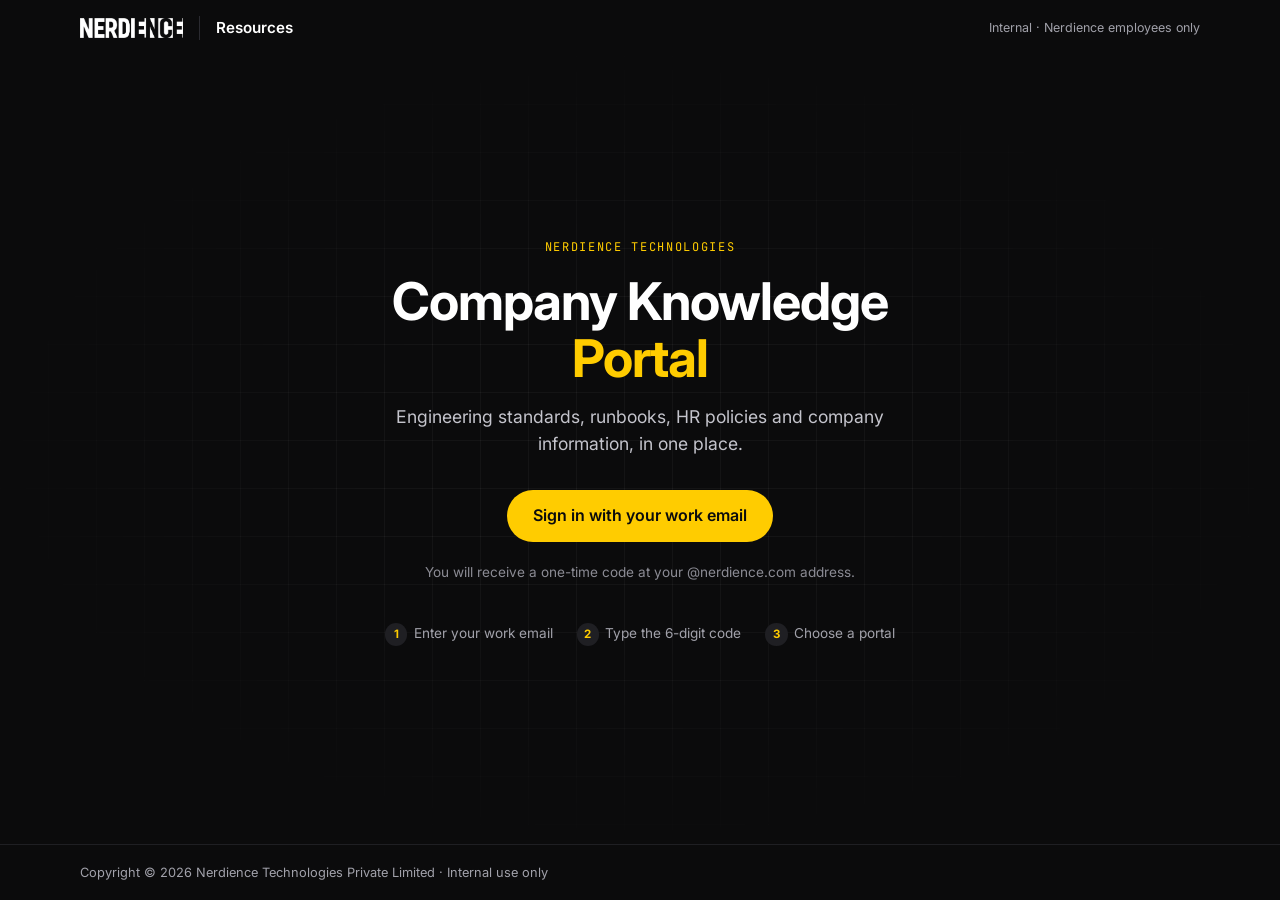
==== public/index.html @ 6ddd1742 "feat: Nerdience Resources front door" ====
<!DOCTYPE html>
<html lang="en">
<head>
  <meta charset="utf-8">
  <meta name="viewport" content="width=device-width, initial-scale=1">
  <meta name="robots" content="noindex, nofollow">
  <title>Nerdience Company Knowledge Portal</title>
  <meta name="description" content="Internal knowledge portal for Nerdience Technologies employees.">
  <link rel="icon" href="assets/favicon.svg" type="image/svg+xml">
  <link rel="preconnect" href="https://fonts.googleapis.com">
  <link rel="preconnect" href="https://fonts.gstatic.com" crossorigin>
  <link rel="stylesheet" href="https://fonts.googleapis.com/css2?family=Inter:wght@400;500;600;700&family=JetBrains+Mono:wght@500&display=swap">
  <link rel="stylesheet" href="assets/resources.css">
</head>
<body class="landing">
  <header class="bar">
    <div class="bar__inner">
      <img class="bar__logo" src="assets/nerdience-logo-white.webp" alt="Nerdience" width="120" height="20">
      <span class="bar__title">Resources</span>
      <span class="bar__spacer"></span>
      <span class="bar__note">Internal · Nerdience employees only</span>
    </div>
  </header>

  <main class="hero">
    <div class="hero__box">
      <p class="eyebrow">Nerdience Technologies</p>
      <h1>Company Knowledge <span>Portal</span></h1>
      <p class="lead">Engineering standards, runbooks, HR policies and company information, in one place.</p>
      <a class="btn" href="home/">Sign in with your work email</a>
      <p class="hint">You will receive a one-time code at your @nerdience.com address.</p>
      <ol class="steps">
        <li><b>1</b>Enter your work email</li>
        <li><b>2</b>Type the 6-digit code</li>
        <li><b>3</b>Choose a portal</li>
      </ol>
    </div>
  </main>

  <footer class="foot">
    <div class="foot__inner">Copyright &copy; 2026 Nerdience Technologies Private Limited &middot; Internal use only</div>
  </footer>
</body>
</html>
---- public/assets/resources.css ----
/* Nerdience Resources front door. Same tokens as the portals' nerdience.css. */
:root {
  --nd-yellow: #ffcc00;
  --nd-yellow-strong: #f0b800;
  --nd-black: #0b0b0c;
  --nd-ink: #16161a;
  --nd-graphite: #2a2a30;
  --nd-radius: 10px;

  --bg: #fafafa;
  --surface: #ffffff;
  --text: #16161a;
  --muted: #6b6b73;
  --border: #e7e7ea;
  --shadow: 0 1px 2px rgb(0 0 0 / 4%), 0 8px 24px rgb(0 0 0 / 6%);
  --font: "Inter", system-ui, -apple-system, "Segoe UI", Roboto, sans-serif;
  --mono: "JetBrains Mono", ui-monospace, SFMono-Regular, Consolas, monospace;
}
@media (prefers-color-scheme: dark) {
  :root {
    --bg: #0f0f11;
    --surface: #141417;
    --text: #ececef;
    --muted: #9a9aa3;
    --border: #26262b;
    --shadow: 0 1px 2px rgb(0 0 0 / 40%), 0 8px 24px rgb(0 0 0 / 30%);
  }
}

* { box-sizing: border-box; }
html, body { margin: 0; }
body {
  font-family: var(--font);
  background: var(--bg);
  color: var(--text);
  line-height: 1.55;
  -webkit-font-smoothing: antialiased;
  min-height: 100vh;
  display: flex;
  flex-direction: column;
}
a { color: inherit; }
:focus-visible { outline: 2px solid var(--nd-yellow); outline-offset: 3px; }

/* ---------- top bar (same as the portals' switcher) */
.bar {
  background: var(--nd-black);
  color: #fff;
  border-bottom: 1px solid #1f1f23;
}
.bar__inner {
  max-width: 72rem;
  margin: 0 auto;
  padding: 0 1rem;
  height: 3.5rem;
  display: flex;
  align-items: center;
  gap: 1rem;
}
.bar__logo { height: 1.25rem; width: auto; display: block; }
.bar__title {
  font-weight: 600;
  font-size: .95rem;
  padding-left: 1rem;
  border-left: 1px solid #2a2a30;
  white-space: nowrap;
}
.bar__spacer { flex: 1; }
.bar__note { font-size: .78rem; color: #a1a1aa; white-space: nowrap; }
.bar__link {
  font-size: .85rem;
  color: #d4d4d8;
  text-decoration: none;
  padding: .35rem .7rem;
  border: 1px solid #2a2a30;
  border-radius: 999px;
}
.bar__link:hover { border-color: var(--nd-yellow); color: #fff; }
.bar::after {
  content: "";
  display: block;
  height: 3px;
  width: 12rem;
  background: var(--nd-yellow);
}

/* ---------- landing (always dark, brand page) */
.landing {
  background: var(--nd-black);
  color: #fff;
}
.landing .bar { border-bottom: 0; }
.landing .bar::after { display: none; }
.hero {
  flex: 1;
  display: grid;
  place-items: center;
  padding: 3rem 1rem 4rem;
  position: relative;
  overflow: hidden;
}
.hero::before {
  /* subtle grid, like the portal home hero */
  content: "";
  position: absolute;
  inset: 0;
  background-image:
    linear-gradient(rgb(255 255 255 / 4%) 1px, transparent 1px),
    linear-gradient(90deg, rgb(255 255 255 / 4%) 1px, transparent 1px);
  background-size: 48px 48px;
  mask-image: radial-gradient(ellipse at center, #000 30%, transparent 75%);
}
.hero__box { position: relative; max-width: 40rem; text-align: center; }
.eyebrow {
  font-family: var(--mono);
  font-size: .75rem;
  letter-spacing: .14em;
  text-transform: uppercase;
  color: var(--nd-yellow);
  margin: 0 0 1rem;
}
.hero h1 {
  font-size: clamp(2rem, 5vw, 3.25rem);
  line-height: 1.1;
  letter-spacing: -.02em;
  margin: 0 0 1rem;
}
.hero h1 span { color: var(--nd-yellow); }
.hero p.lead { color: #c4c4cc; font-size: 1.1rem; margin: 0 auto 2rem; max-width: 32rem; }
.btn {
  display: inline-flex;
  align-items: center;
  gap: .6rem;
  font-weight: 600;
  font-size: 1rem;
  text-decoration: none;
  padding: .85rem 1.6rem;
  border-radius: 999px;
  background: var(--nd-yellow);
  color: var(--nd-black);
  border: 0;
  transition: background .15s, transform .15s;
}
.btn:hover { background: var(--nd-yellow-strong); transform: translateY(-1px); }
.btn--ghost {
  background: transparent;
  color: var(--text);
  border: 1px solid var(--border);
}
.btn--ghost:hover { background: transparent; border-color: var(--nd-yellow); }
.hero .hint { color: #8b8b94; font-size: .85rem; margin-top: 1.25rem; }
.steps {
  display: flex;
  justify-content: center;
  gap: .5rem 1.5rem;
  flex-wrap: wrap;
  margin: 2.5rem 0 0;
  padding: 0;
  list-style: none;
  font-size: .85rem;
  color: #a1a1aa;
}
.steps b {
  display: inline-grid;
  place-items: center;
  width: 1.4rem;
  height: 1.4rem;
  border-radius: 50%;
  background: #1f1f23;
  color: var(--nd-yellow);
  font-size: .72rem;
  margin-right: .4rem;
}

/* ---------- inner pages */
.main { flex: 1; width: 100%; max-width: 72rem; margin: 0 auto; padding: 3rem 1rem 4rem; }
.main h1 { font-size: clamp(1.75rem, 3.5vw, 2.4rem); letter-spacing: -.02em; line-height: 1.15; margin: 0 0 .5rem; }
.main h1::after {
  content: "";
  display: block;
  width: 3rem;
  height: 4px;
  border-radius: 2px;
  background: var(--nd-yellow);
  margin-top: .8rem;
}
.who { color: var(--muted); margin: 1rem 0 2.25rem; min-height: 1.5em; }
.who b { color: var(--text); }

.cards { display: grid; grid-template-columns: repeat(auto-fit, minmax(18rem, 1fr)); gap: 1.25rem; }
.card {
  display: flex;
  flex-direction: column;
  gap: .6rem;
  text-decoration: none;
  background: var(--surface);
  border: 1px solid var(--border);
  border-radius: var(--nd-radius);
  padding: 1.75rem;
  box-shadow: var(--shadow);
  position: relative;
  transition: border-color .15s, transform .15s;
}
.card:hover { border-color: var(--nd-yellow); transform: translateY(-2px); }
.card::before {
  content: "";
  position: absolute;
  left: 0; top: 1.75rem; bottom: 1.75rem;
  width: 3px;
  border-radius: 0 3px 3px 0;
  background: var(--nd-yellow);
}
.card__num { font-family: var(--mono); font-size: .75rem; color: var(--muted); letter-spacing: .08em; }
.card__title { font-size: 1.35rem; font-weight: 700; margin: 0; }
.card__text { color: var(--muted); margin: 0; flex: 1; }
.card__go { font-weight: 600; font-size: .9rem; }
.card__go::after { content: " →"; color: var(--nd-yellow-strong); }

.note {
  margin-top: 2.5rem;
  padding: 1rem 1.25rem;
  border: 1px solid var(--border);
  border-left: 3px solid var(--nd-yellow);
  border-radius: var(--nd-radius);
  background: var(--surface);
  color: var(--muted);
  font-size: .92rem;
}
.note b { color: var(--text); }

.center { max-width: 38rem; }
.center p { color: var(--muted); }
.center ul { color: var(--muted); padding-left: 1.2rem; }
.center li { margin: .35rem 0; }
.actions { display: flex; gap: .75rem; flex-wrap: wrap; margin-top: 1.75rem; }

.foot {
  background: var(--nd-black);
  color: #a1a1aa;
  font-size: .8rem;
  border-top: 2px solid var(--nd-yellow);
}
.landing .foot { border-top: 1px solid #1f1f23; }
.foot__inner { max-width: 72rem; margin: 0 auto; padding: 1.1rem 1rem; }

@media (max-width: 40rem) {
  .bar__note, .bar__title { display: none; }
  .main { padding-top: 2rem; }
}
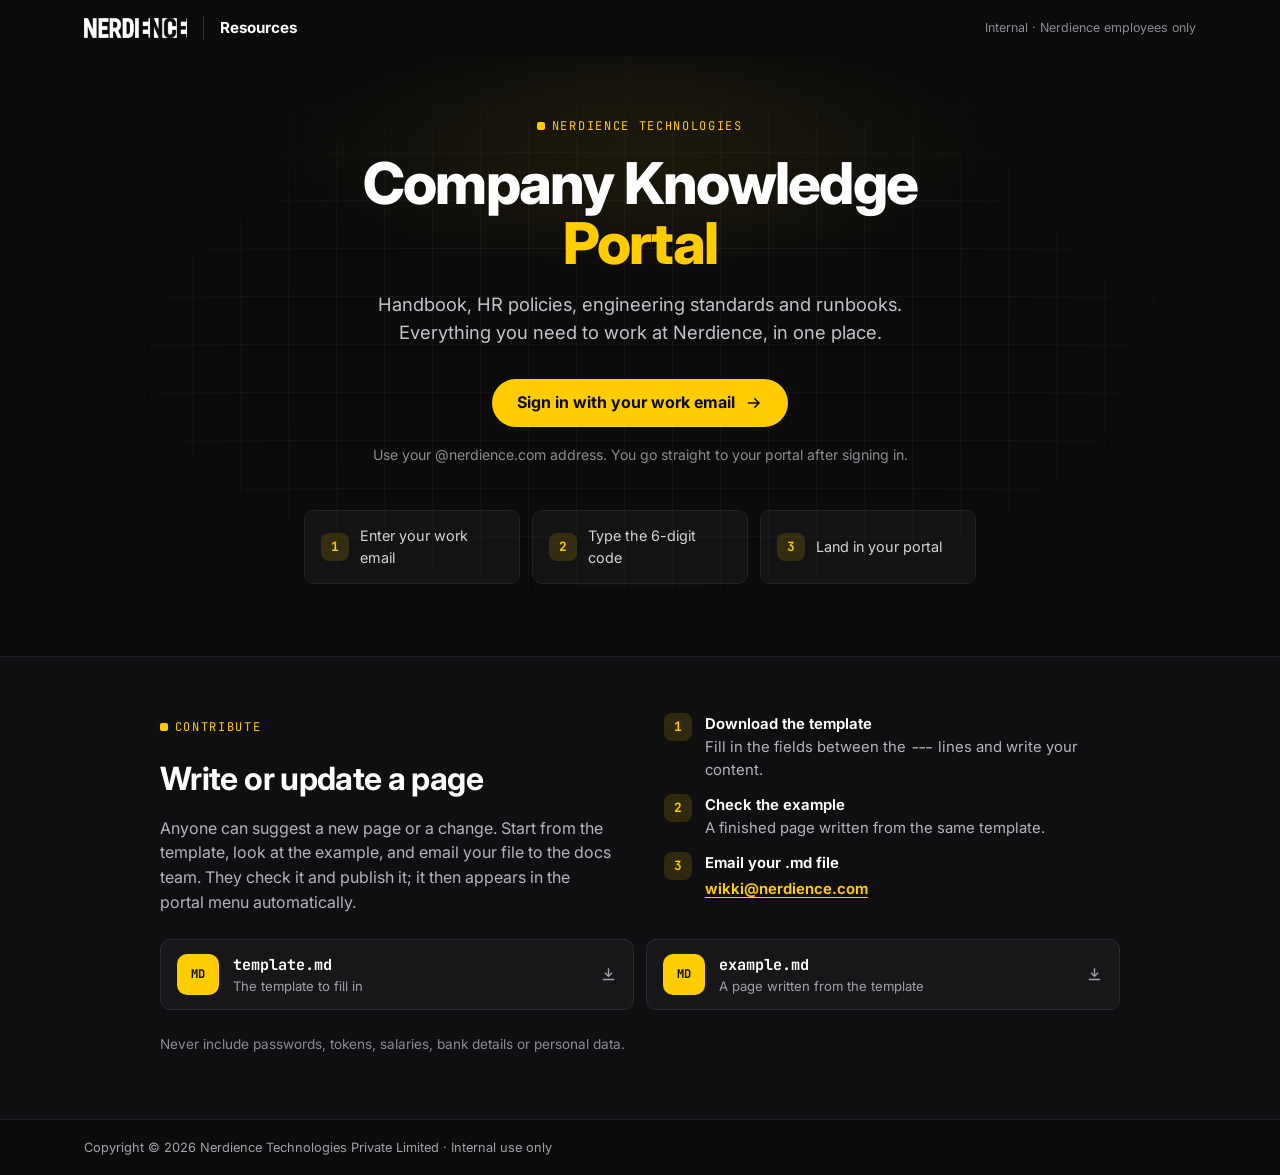
==== commit 8f56b856: "feat(portal): shared portal kit, sign-in redirect, contribute downloads (plan v2.1) Front door - Res" ====
--- a/public/index.html
+++ b/public/index.html
@@ -4,15 +4,17 @@
   <meta charset="utf-8">
   <meta name="viewport" content="width=device-width, initial-scale=1">
   <meta name="robots" content="noindex, nofollow">
+  <meta name="theme-color" content="#0b0b0c">
   <title>Nerdience Company Knowledge Portal</title>
   <meta name="description" content="Internal knowledge portal for Nerdience Technologies employees.">
   <link rel="icon" href="assets/favicon.svg" type="image/svg+xml">
   <link rel="preconnect" href="https://fonts.googleapis.com">
   <link rel="preconnect" href="https://fonts.gstatic.com" crossorigin>
-  <link rel="stylesheet" href="https://fonts.googleapis.com/css2?family=Inter:wght@400;500;600;700&family=JetBrains+Mono:wght@500&display=swap">
+  <link rel="stylesheet" href="https://fonts.googleapis.com/css2?family=Inter:wght@400;500;600;700;800&family=JetBrains+Mono:wght@500&display=swap">
   <link rel="stylesheet" href="assets/resources.css">
 </head>
 <body class="landing">
+  <a class="skip" href="#main">Skip to content</a>
   <header class="bar">
     <div class="bar__inner">
       <img class="bar__logo" src="assets/nerdience-logo-white.webp" alt="Nerdience" width="120" height="20">
@@ -22,19 +24,55 @@
     </div>
   </header>
 
-  <main class="hero">
-    <div class="hero__box">
-      <p class="eyebrow">Nerdience Technologies</p>
-      <h1>Company Knowledge <span>Portal</span></h1>
-      <p class="lead">Engineering standards, runbooks, HR policies and company information, in one place.</p>
-      <a class="btn" href="home/">Sign in with your work email</a>
-      <p class="hint">You will receive a one-time code at your @nerdience.com address.</p>
-      <ol class="steps">
-        <li><b>1</b>Enter your work email</li>
-        <li><b>2</b>Type the 6-digit code</li>
-        <li><b>3</b>Choose a portal</li>
-      </ol>
-    </div>
+  <!-- PUBLIC page: contains no internal information and no links into the
+       portals (scripts/check_site.py enforces this). -->
+  <main id="main">
+    <section class="hero" aria-labelledby="hero-title">
+      <div class="hero__box">
+        <p class="eyebrow">Nerdience Technologies</p>
+        <h1 id="hero-title">Company Knowledge <span>Portal</span></h1>
+        <p class="lead">Handbook, HR policies, engineering standards and runbooks. Everything you need to work at Nerdience, in one place.</p>
+        <a class="btn" href="home/">Sign in with your work email</a>
+        <p class="hint">Use your @nerdience.com address. You go straight to your portal after signing in.</p>
+        <ol class="steps">
+          <li><b>1</b>Enter your work email</li>
+          <li><b>2</b>Type the 6-digit code</li>
+          <li><b>3</b>Land in your portal</li>
+        </ol>
+      </div>
+    </section>
+
+    <section class="contribute" aria-labelledby="contribute-title">
+      <div class="contribute__inner">
+        <div class="contribute__intro">
+          <p class="eyebrow">Contribute</p>
+          <h2 id="contribute-title">Write or update a page</h2>
+          <p>Anyone can suggest a new page or a change. Start from the template, look at the
+            example, and email your file to the docs team. They check it and publish it; it then
+            appears in the portal menu automatically.</p>
+        </div>
+        <ol class="flow">
+          <li><b>1</b><span><strong>Download the template</strong>Fill in the fields between the <code>---</code> lines and write your content.</span></li>
+          <li><b>2</b><span><strong>Check the example</strong>A finished page written from the same template.</span></li>
+          <li><b>3</b><span><strong>Email your .md file</strong>
+            <!-- generated:email:start -->
+          <a class="mail" href="mailto:wikki@nerdience.com?subject=Portal%20document">wikki@nerdience.com</a>
+            <!-- generated:email:end -->
+          </span></li>
+        </ol>
+        <div class="downloads">
+          <a class="dl" href="downloads/template.md" download="template.md">
+            <span class="dl__icon" aria-hidden="true">MD</span>
+            <span class="dl__text"><strong>template.md</strong><span>The template to fill in</span></span>
+          </a>
+          <a class="dl" href="downloads/example.md" download="example.md">
+            <span class="dl__icon" aria-hidden="true">MD</span>
+            <span class="dl__text"><strong>example.md</strong><span>A page written from the template</span></span>
+          </a>
+        </div>
+        <p class="contribute__rule">Never include passwords, tokens, salaries, bank details or personal data.</p>
+      </div>
+    </section>
   </main>
 
   <footer class="foot">
--- a/public/assets/resources.css
+++ b/public/assets/resources.css
@@ -1,32 +1,50 @@
-/* Nerdience Resources front door. Same tokens as the portals' nerdience.css. */
+/* ==========================================================================
+   Nerdience Resources front door. Same design language as the department
+   sites (company-docs theme/assets/nerdience/nerdience.css): black header bar
+   with a yellow underline, yellow accents, icon tiles, rounded cards.
+   Breakpoints: 40rem (phone), 64rem (tablet).
+   ========================================================================== */
+
+/* ---------- 1. Tokens */
 :root {
   --nd-yellow: #ffcc00;
-  --nd-yellow-strong: #f0b800;
+  --nd-yellow-strong: #e0a800;
+  --nd-yellow-tint: #fff8d6;
   --nd-black: #0b0b0c;
-  --nd-ink: #16161a;
-  --nd-graphite: #2a2a30;
-  --nd-radius: 10px;
-
-  --bg: #fafafa;
+  --nd-radius: 14px;
+  --nd-radius-sm: 10px;
+
+  --bg: #f7f7f8;
   --surface: #ffffff;
-  --text: #16161a;
-  --muted: #6b6b73;
-  --border: #e7e7ea;
-  --shadow: 0 1px 2px rgb(0 0 0 / 4%), 0 8px 24px rgb(0 0 0 / 6%);
+  --text: #121214;
+  --muted: #5f5f68;              /* 6.2:1 on white */
+  --border: #e4e4e7;
+  --border-strong: #c9c9cf;
+  --tile: var(--nd-yellow-tint);
+  --tile-icon: var(--nd-black);
+  --shadow: 0 1px 2px rgb(16 16 20 / 5%), 0 10px 28px -14px rgb(16 16 20 / 22%);
+  --focus: 0 0 0 2px var(--nd-black), 0 0 0 4px var(--nd-yellow);
   --font: "Inter", system-ui, -apple-system, "Segoe UI", Roboto, sans-serif;
   --mono: "JetBrains Mono", ui-monospace, SFMono-Regular, Consolas, monospace;
+
+  --icon-arrow: url('data:image/svg+xml;utf8,<svg xmlns="http://www.w3.org/2000/svg" viewBox="0 0 24 24"><path d="M13.2 5.3 19.9 12l-6.7 6.7-1.4-1.4 4.3-4.3H4v-2h12.1l-4.3-4.3 1.4-1.4Z"/></svg>');
 }
 @media (prefers-color-scheme: dark) {
   :root {
-    --bg: #0f0f11;
-    --surface: #141417;
+    --bg: #0e0e10;
+    --surface: #17171b;
     --text: #ececef;
-    --muted: #9a9aa3;
-    --border: #26262b;
-    --shadow: 0 1px 2px rgb(0 0 0 / 40%), 0 8px 24px rgb(0 0 0 / 30%);
+    --muted: #a3a3ad;
+    --border: #2a2a30;
+    --border-strong: #3a3a42;
+    --tile: rgb(255 204 0 / 14%);
+    --tile-icon: var(--nd-yellow);
+    --shadow: 0 1px 2px rgb(0 0 0 / 40%), 0 12px 30px -14px rgb(0 0 0 / 80%);
+    --focus: 0 0 0 2px var(--nd-yellow);
   }
 }
 
+/* ---------- 2. Base */
 * { box-sizing: border-box; }
 html, body { margin: 0; }
 body {
@@ -36,58 +54,125 @@
   line-height: 1.55;
   -webkit-font-smoothing: antialiased;
   min-height: 100vh;
+  min-height: 100dvh;
   display: flex;
   flex-direction: column;
 }
 a { color: inherit; }
-:focus-visible { outline: 2px solid var(--nd-yellow); outline-offset: 3px; }
-
-/* ---------- top bar (same as the portals' switcher) */
+:focus-visible { outline: none; box-shadow: var(--focus); border-radius: 6px; }
+.skip {
+  position: absolute;
+  left: 1rem;
+  top: -3rem;
+  z-index: 10;
+  padding: .5rem .9rem;
+  border-radius: 8px;
+  background: var(--nd-yellow);
+  color: var(--nd-black);
+  font-weight: 700;
+  text-decoration: none;
+}
+.skip:focus { top: .6rem; }
+@media (prefers-reduced-motion: reduce) {
+  *, *::before, *::after { transition-duration: .01ms !important; animation-duration: .01ms !important; }
+  .going__spinner { animation: none !important; }
+}
+
+/* ---------- 3. Header bar (matches the department sites' switcher) */
 .bar {
+  position: relative;
   background: var(--nd-black);
   color: #fff;
   border-bottom: 1px solid #1f1f23;
+  --focus: 0 0 0 2px var(--nd-yellow);
+}
+.bar::after {
+  content: "";
+  position: absolute;
+  left: 0;
+  bottom: -1px;
+  width: 12rem;
+  height: 2px;
+  background: var(--nd-yellow);
 }
 .bar__inner {
   max-width: 72rem;
   margin: 0 auto;
-  padding: 0 1rem;
+  padding: 0 1.25rem;
   height: 3.5rem;
   display: flex;
   align-items: center;
   gap: 1rem;
 }
+.bar__home { display: flex; align-items: center; gap: 1rem; text-decoration: none; }
 .bar__logo { height: 1.25rem; width: auto; display: block; }
 .bar__title {
-  font-weight: 600;
+  font-weight: 700;
   font-size: .95rem;
   padding-left: 1rem;
-  border-left: 1px solid #2a2a30;
+  border-left: 1px solid #34343a;
   white-space: nowrap;
 }
 .bar__spacer { flex: 1; }
-.bar__note { font-size: .78rem; color: #a1a1aa; white-space: nowrap; }
+.bar__note { font-size: .78rem; color: #8a8a93; white-space: nowrap; }
 .bar__link {
+  display: inline-flex;
+  align-items: center;
+  gap: .4rem;
+  min-height: 2.25rem;
   font-size: .85rem;
+  font-weight: 600;
   color: #d4d4d8;
   text-decoration: none;
-  padding: .35rem .7rem;
+  padding: 0 .85rem;
   border: 1px solid #2a2a30;
   border-radius: 999px;
+  transition: border-color .15s, color .15s;
 }
 .bar__link:hover { border-color: var(--nd-yellow); color: #fff; }
-.bar::after {
-  content: "";
-  display: block;
-  height: 3px;
-  width: 12rem;
+.bar__link svg { flex: none; }
+
+/* ---------- 4. Buttons */
+.btn {
+  display: inline-flex;
+  align-items: center;
+  justify-content: center;
+  gap: .6rem;
+  min-height: 3rem;
+  font-weight: 700;
+  font-size: 1rem;
+  text-decoration: none;
+  padding: 0 1.6rem;
+  border-radius: 999px;
   background: var(--nd-yellow);
-}
-
-/* ---------- landing (always dark, brand page) */
+  color: var(--nd-black);
+  border: 0;
+  transition: background .15s, transform .15s, box-shadow .15s;
+}
+.btn::after {
+  content: "";
+  width: 1.1rem;
+  height: 1.1rem;
+  background: currentColor;
+  -webkit-mask: var(--icon-arrow) center / contain no-repeat;
+  mask: var(--icon-arrow) center / contain no-repeat;
+  transition: transform .15s;
+}
+.btn:hover { background: var(--nd-yellow-strong); }
+.btn:hover::after { transform: translateX(3px); }
+.btn--ghost {
+  background: transparent;
+  color: var(--text);
+  border: 1px solid var(--border-strong);
+}
+.btn--ghost::after { display: none; }
+.btn--ghost:hover { background: var(--surface); border-color: var(--nd-yellow); }
+
+/* ---------- 5. Landing (always dark: brand page) */
 .landing {
   background: var(--nd-black);
   color: #fff;
+  --focus: 0 0 0 2px var(--nd-yellow);
 }
 .landing .bar { border-bottom: 0; }
 .landing .bar::after { display: none; }
@@ -95,87 +180,95 @@
   flex: 1;
   display: grid;
   place-items: center;
-  padding: 3rem 1rem 4rem;
+  padding: 3.5rem 1.25rem 4.5rem;
   position: relative;
   overflow: hidden;
 }
 .hero::before {
-  /* subtle grid, like the portal home hero */
   content: "";
   position: absolute;
   inset: 0;
-  background-image:
-    linear-gradient(rgb(255 255 255 / 4%) 1px, transparent 1px),
-    linear-gradient(90deg, rgb(255 255 255 / 4%) 1px, transparent 1px);
-  background-size: 48px 48px;
-  mask-image: radial-gradient(ellipse at center, #000 30%, transparent 75%);
-}
-.hero__box { position: relative; max-width: 40rem; text-align: center; }
+  background:
+    radial-gradient(700px 320px at 50% 0%, rgb(255 204 0 / 16%), transparent 70%),
+    linear-gradient(rgb(255 255 255 / 4%) 1px, transparent 1px) 0 0 / 48px 48px,
+    linear-gradient(90deg, rgb(255 255 255 / 4%) 1px, transparent 1px) 0 0 / 48px 48px;
+  -webkit-mask-image: radial-gradient(ellipse at center, #000 35%, transparent 78%);
+  mask-image: radial-gradient(ellipse at center, #000 35%, transparent 78%);
+  pointer-events: none;
+}
+.hero__box { position: relative; max-width: 42rem; text-align: center; }
 .eyebrow {
+  display: inline-flex;
+  align-items: center;
+  gap: .55em;
   font-family: var(--mono);
   font-size: .75rem;
   letter-spacing: .14em;
   text-transform: uppercase;
   color: var(--nd-yellow);
+  margin: 0 0 1.1rem;
+}
+.eyebrow::before {
+  content: "";
+  width: .5rem;
+  height: .5rem;
+  border-radius: 2px;
+  background: var(--nd-yellow);
+}
+.hero h1 {
+  font-size: clamp(2.1rem, 6vw, 3.6rem);
+  line-height: 1.05;
+  letter-spacing: -.03em;
+  font-weight: 800;
   margin: 0 0 1rem;
 }
-.hero h1 {
-  font-size: clamp(2rem, 5vw, 3.25rem);
-  line-height: 1.1;
-  letter-spacing: -.02em;
-  margin: 0 0 1rem;
-}
 .hero h1 span { color: var(--nd-yellow); }
-.hero p.lead { color: #c4c4cc; font-size: 1.1rem; margin: 0 auto 2rem; max-width: 32rem; }
-.btn {
-  display: inline-flex;
-  align-items: center;
-  gap: .6rem;
-  font-weight: 600;
-  font-size: 1rem;
-  text-decoration: none;
-  padding: .85rem 1.6rem;
-  border-radius: 999px;
-  background: var(--nd-yellow);
-  color: var(--nd-black);
-  border: 0;
-  transition: background .15s, transform .15s;
-}
-.btn:hover { background: var(--nd-yellow-strong); transform: translateY(-1px); }
-.btn--ghost {
-  background: transparent;
-  color: var(--text);
-  border: 1px solid var(--border);
-}
-.btn--ghost:hover { background: transparent; border-color: var(--nd-yellow); }
-.hero .hint { color: #8b8b94; font-size: .85rem; margin-top: 1.25rem; }
+.hero .lead { color: #c4c4cc; font-size: clamp(1rem, 2.4vw, 1.15rem); margin: 0 auto 2rem; max-width: 34rem; }
+.hero .hint { color: #8b8b94; font-size: .88rem; margin: 1.1rem 0 0; }
 .steps {
-  display: flex;
-  justify-content: center;
-  gap: .5rem 1.5rem;
-  flex-wrap: wrap;
-  margin: 2.5rem 0 0;
+  display: grid;
+  grid-template-columns: repeat(3, 1fr);
+  gap: .75rem;
+  margin: 2.75rem 0 0;
   padding: 0;
   list-style: none;
-  font-size: .85rem;
-  color: #a1a1aa;
+  text-align: left;
+}
+.steps li {
+  display: flex;
+  align-items: center;
+  gap: .7rem;
+  padding: .85rem 1rem;
+  border: 1px solid #222228;
+  border-radius: var(--nd-radius-sm);
+  background: rgb(255 255 255 / 3%);
+  font-size: .9rem;
+  color: #d4d4d8;
 }
 .steps b {
-  display: inline-grid;
+  flex: none;
+  display: grid;
   place-items: center;
-  width: 1.4rem;
-  height: 1.4rem;
-  border-radius: 50%;
-  background: #1f1f23;
+  width: 1.75rem;
+  height: 1.75rem;
+  border-radius: 8px;
+  background: rgb(255 204 0 / 14%);
   color: var(--nd-yellow);
-  font-size: .72rem;
-  margin-right: .4rem;
-}
-
-/* ---------- inner pages */
-.main { flex: 1; width: 100%; max-width: 72rem; margin: 0 auto; padding: 3rem 1rem 4rem; }
-.main h1 { font-size: clamp(1.75rem, 3.5vw, 2.4rem); letter-spacing: -.02em; line-height: 1.15; margin: 0 0 .5rem; }
-.main h1::after {
+  font-family: var(--mono);
+  font-size: .8rem;
+}
+
+/* ---------- 6. Inner pages */
+.main { flex: 1; width: 100%; max-width: 72rem; margin: 0 auto; padding: 2.75rem 1.25rem 4rem; }
+.page-head { margin-bottom: 2rem; }
+.page-head h1 {
+  font-size: clamp(1.8rem, 4vw, 2.5rem);
+  letter-spacing: -.025em;
+  line-height: 1.12;
+  font-weight: 800;
+  margin: 0;
+}
+.page-head h1::after {
   content: "";
   display: block;
   width: 3rem;
@@ -184,56 +277,293 @@
   background: var(--nd-yellow);
   margin-top: .8rem;
 }
-.who { color: var(--muted); margin: 1rem 0 2.25rem; min-height: 1.5em; }
-.who b { color: var(--text); }
-
-.cards { display: grid; grid-template-columns: repeat(auto-fit, minmax(18rem, 1fr)); gap: 1.25rem; }
+.who {
+  display: inline-flex;
+  align-items: center;
+  gap: .5rem;
+  margin: 1.1rem 0 0;
+  padding: .35rem .8rem;
+  border: 1px solid var(--border);
+  border-radius: 999px;
+  background: var(--surface);
+  color: var(--muted);
+  font-size: .88rem;
+  min-height: 2.1rem;
+}
+.who::before {
+  content: "";
+  width: .5rem;
+  height: .5rem;
+  border-radius: 50%;
+  background: #22a06b;
+}
+.who b { color: var(--text); font-weight: 650; overflow-wrap: anywhere; }
+
+.label {
+  font-family: var(--mono);
+  font-size: .72rem;
+  font-weight: 600;
+  letter-spacing: .14em;
+  text-transform: uppercase;
+  color: var(--muted);
+  margin: 2.25rem 0 .9rem;
+}
+
+/* Department cards */
+.cards {
+  display: grid;
+  grid-template-columns: repeat(auto-fill, minmax(17rem, 1fr));
+  gap: 1rem;
+  margin: 0;
+  padding: 0;
+  list-style: none;
+}
 .card {
-  display: flex;
-  flex-direction: column;
-  gap: .6rem;
+  height: 100%;
+  display: grid;
+  grid-template-columns: auto 1fr;
+  grid-template-areas:
+    "icon title"
+    "icon who"
+    "text text"
+    "go   go";
+  column-gap: .9rem;
+  row-gap: .25rem;
   text-decoration: none;
   background: var(--surface);
   border: 1px solid var(--border);
   border-radius: var(--nd-radius);
-  padding: 1.75rem;
-  box-shadow: var(--shadow);
-  position: relative;
-  transition: border-color .15s, transform .15s;
-}
-.card:hover { border-color: var(--nd-yellow); transform: translateY(-2px); }
-.card::before {
-  content: "";
-  position: absolute;
-  left: 0; top: 1.75rem; bottom: 1.75rem;
-  width: 3px;
-  border-radius: 0 3px 3px 0;
-  background: var(--nd-yellow);
-}
-.card__num { font-family: var(--mono); font-size: .75rem; color: var(--muted); letter-spacing: .08em; }
-.card__title { font-size: 1.35rem; font-weight: 700; margin: 0; }
-.card__text { color: var(--muted); margin: 0; flex: 1; }
-.card__go { font-weight: 600; font-size: .9rem; }
-.card__go::after { content: " →"; color: var(--nd-yellow-strong); }
+  padding: 1.35rem 1.35rem 1.1rem;
+  transition: border-color .15s, transform .15s, box-shadow .15s;
+}
+.card:hover {
+  border-color: var(--border-strong);
+  transform: translateY(-2px);
+  box-shadow: var(--shadow), inset 0 3px 0 var(--nd-yellow);
+}
+.card__icon {
+  grid-area: icon;
+  align-self: center;
+  display: grid;
+  place-items: center;
+  width: 2.75rem;
+  height: 2.75rem;
+  border-radius: 12px;
+  background: var(--tile);
+  color: var(--tile-icon);
+}
+.card__title { grid-area: title; align-self: end; font-size: 1.2rem; font-weight: 750; letter-spacing: -.01em; margin: 0; }
+.card__who { grid-area: who; align-self: start; font-size: .8rem; color: var(--muted); }
+.card__text { grid-area: text; color: var(--muted); margin: .85rem 0 0; font-size: .93rem; }
+.card__go {
+  grid-area: go;
+  display: flex;
+  align-items: center;
+  justify-content: space-between;
+  margin-top: 1rem;
+  padding-top: .8rem;
+  border-top: 1px dashed var(--border);
+  font-weight: 650;
+  font-size: .9rem;
+}
+.card__go::after {
+  content: "";
+  width: 1.1rem;
+  height: 1.1rem;
+  background: currentColor;
+  -webkit-mask: var(--icon-arrow) center / contain no-repeat;
+  mask: var(--icon-arrow) center / contain no-repeat;
+  transition: transform .15s;
+}
+.card:hover .card__go::after { transform: translateX(3px); }
+
+/* Quick links */
+.quick {
+  display: grid;
+  grid-template-columns: repeat(auto-fill, minmax(15rem, 1fr));
+  gap: .6rem;
+  margin: 0;
+  padding: 0;
+  list-style: none;
+}
+.quick a {
+  display: flex;
+  flex-direction: column;
+  gap: .1rem;
+  min-height: 3.5rem;
+  justify-content: center;
+  padding: .7rem 1rem;
+  border: 1px solid var(--border);
+  border-radius: var(--nd-radius-sm);
+  background: var(--surface);
+  text-decoration: none;
+  transition: border-color .15s;
+}
+.quick a:hover { border-color: var(--nd-yellow); }
+.quick b { font-weight: 650; }
+.quick span { font-size: .8rem; color: var(--muted); }
 
 .note {
+  display: flex;
+  gap: .85rem;
   margin-top: 2.5rem;
   padding: 1rem 1.25rem;
   border: 1px solid var(--border);
   border-left: 3px solid var(--nd-yellow);
+  border-radius: var(--nd-radius-sm);
+  background: var(--surface);
+  color: var(--muted);
+  font-size: .93rem;
+}
+.note b { color: var(--text); }
+.note p { margin: 0; }
+
+/* No-access page */
+.panel {
+  max-width: 38rem;
+  margin: 1rem auto 0;
+  padding: 2.25rem 2rem;
+  border: 1px solid var(--border);
   border-radius: var(--nd-radius);
   background: var(--surface);
+  box-shadow: var(--shadow);
+}
+.panel__icon {
+  display: grid;
+  place-items: center;
+  width: 3.25rem;
+  height: 3.25rem;
+  border-radius: 14px;
+  background: var(--tile);
+  color: var(--tile-icon);
+  margin-bottom: 1.25rem;
+}
+.panel h1 { font-size: clamp(1.5rem, 4vw, 1.9rem); letter-spacing: -.02em; line-height: 1.2; margin: 0 0 .75rem; }
+.panel p { color: var(--muted); margin: 0 0 1rem; }
+.panel ul { margin: 0; padding: 0; list-style: none; display: grid; gap: .6rem; }
+.panel li {
+  display: flex;
+  gap: .6rem;
   color: var(--muted);
-  font-size: .92rem;
-}
-.note b { color: var(--text); }
-
-.center { max-width: 38rem; }
-.center p { color: var(--muted); }
-.center ul { color: var(--muted); padding-left: 1.2rem; }
-.center li { margin: .35rem 0; }
+}
+.panel li::before {
+  content: "";
+  flex: none;
+  width: .45rem;
+  height: .45rem;
+  margin-top: .55rem;
+  border-radius: 2px;
+  background: var(--nd-yellow);
+}
 .actions { display: flex; gap: .75rem; flex-wrap: wrap; margin-top: 1.75rem; }
 
+/* Landing: contribute section (templates + email) */
+.landing main { flex: 1; display: flex; flex-direction: column; }
+.contribute {
+  border-top: 1px solid #1f1f23;
+  background: #0f0f12;
+  padding: 3.5rem 1.25rem 4rem;
+}
+.contribute__inner {
+  max-width: 60rem;
+  margin: 0 auto;
+  display: grid;
+  grid-template-columns: 1fr 1fr;
+  gap: 1.5rem 3rem;
+  align-items: start;
+}
+.contribute__intro h2 { font-size: clamp(1.5rem, 3.5vw, 2rem); letter-spacing: -.02em; margin: 0 0 .75rem; }
+.contribute__intro p:last-child { color: #b4b4bc; margin: 0; }
+.flow { list-style: none; margin: 0; padding: 0; display: grid; gap: .75rem; }
+.flow li { display: flex; gap: .8rem; align-items: flex-start; color: #b4b4bc; font-size: .93rem; }
+.flow b {
+  flex: none;
+  display: grid;
+  place-items: center;
+  width: 1.75rem;
+  height: 1.75rem;
+  border-radius: 8px;
+  background: rgb(255 204 0 / 14%);
+  color: var(--nd-yellow);
+  font-family: var(--mono);
+  font-size: .8rem;
+}
+.flow strong { display: block; color: #fff; font-weight: 650; }
+.flow code { font-family: var(--mono); font-size: .85em; color: #e4e4e7; }
+.mail {
+  display: inline-block;
+  margin-top: .15rem;
+  color: var(--nd-yellow);
+  font-weight: 650;
+  text-decoration: underline;
+  text-underline-offset: 3px;
+  overflow-wrap: anywhere;
+}
+.downloads { grid-column: 1 / -1; display: grid; grid-template-columns: 1fr 1fr; gap: .75rem; }
+.dl {
+  display: flex;
+  align-items: center;
+  gap: .9rem;
+  min-height: 4rem;
+  padding: .8rem 1rem;
+  border: 1px solid #2a2a30;
+  border-radius: var(--nd-radius-sm);
+  background: rgb(255 255 255 / 3%);
+  color: #fff;
+  text-decoration: none;
+  transition: border-color .15s, background .15s;
+}
+.dl:hover { border-color: var(--nd-yellow); background: rgb(255 204 0 / 6%); }
+.dl__icon {
+  flex: none;
+  display: grid;
+  place-items: center;
+  width: 2.6rem;
+  height: 2.6rem;
+  border-radius: 10px;
+  background: var(--nd-yellow);
+  color: var(--nd-black);
+  font-family: var(--mono);
+  font-size: .75rem;
+  font-weight: 700;
+}
+.dl__text { display: flex; flex-direction: column; flex: 1; }
+.dl__text strong { font-family: var(--mono); font-size: .95rem; }
+.dl__text span { color: #a1a1aa; font-size: .82rem; }
+.dl::after {
+  content: "";
+  width: 1.1rem;
+  height: 1.1rem;
+  background: #a1a1aa;
+  -webkit-mask: url('data:image/svg+xml;utf8,<svg xmlns="http://www.w3.org/2000/svg" viewBox="0 0 24 24"><path d="M11 3h2v9.2l3.3-3.3 1.4 1.4L12 16l-5.7-5.7 1.4-1.4 3.3 3.3V3ZM4 18h16v2H4v-2Z"/></svg>') center / contain no-repeat;
+  mask: url('data:image/svg+xml;utf8,<svg xmlns="http://www.w3.org/2000/svg" viewBox="0 0 24 24"><path d="M11 3h2v9.2l3.3-3.3 1.4 1.4L12 16l-5.7-5.7 1.4-1.4 3.3 3.3V3ZM4 18h16v2H4v-2Z"/></svg>') center / contain no-repeat;
+}
+.dl:hover::after { background: var(--nd-yellow); }
+.contribute__rule { grid-column: 1 / -1; margin: 0; color: #8b8b94; font-size: .85rem; }
+
+/* Sign-in redirect ("Taking you to your portal") */
+.going {
+  display: flex;
+  flex-direction: column;
+  align-items: center;
+  gap: .9rem;
+  padding: 4rem 1rem;
+  text-align: center;
+}
+.going[hidden] { display: none; }
+.going__spinner {
+  width: 2.25rem;
+  height: 2.25rem;
+  border-radius: 50%;
+  border: 3px solid var(--border);
+  border-top-color: var(--nd-yellow);
+  animation: nd-spin .8s linear infinite;
+}
+@keyframes nd-spin { to { transform: rotate(360deg); } }
+.going__text { margin: 0; font-weight: 650; font-size: 1.05rem; }
+.going__alt { color: var(--muted); font-size: .9rem; }
+
+/* ---------- 7. Footer */
 .foot {
   background: var(--nd-black);
   color: #a1a1aa;
@@ -241,9 +571,43 @@
   border-top: 2px solid var(--nd-yellow);
 }
 .landing .foot { border-top: 1px solid #1f1f23; }
-.foot__inner { max-width: 72rem; margin: 0 auto; padding: 1.1rem 1rem; }
-
+.foot__inner { max-width: 72rem; margin: 0 auto; padding: 1.1rem 1.25rem; }
+
+/* ---------- 8. Tablet */
+@media (max-width: 64rem) {
+  .bar__note { display: none; }
+}
+
+/* ---------- 9. Phones */
 @media (max-width: 40rem) {
-  .bar__note, .bar__title { display: none; }
-  .main { padding-top: 2rem; }
-}
+  .bar__inner { padding: 0 1rem; gap: .75rem; }
+  .bar__title { padding-left: .75rem; }
+  .bar__link { width: 2.75rem; min-height: 2.75rem; padding: 0; justify-content: center; }
+  .bar__link span {
+    position: absolute;
+    width: 1px;
+    height: 1px;
+    overflow: hidden;
+    clip: rect(0 0 0 0);
+  }
+  .hero { padding: 2.5rem 1rem 3rem; place-items: start center; }
+  .hero .btn { width: 100%; }
+  .steps { grid-template-columns: 1fr; margin-top: 2rem; }
+  .main { padding: 2rem 1rem 3rem; }
+  .cards { grid-template-columns: 1fr; gap: .7rem; }
+  .card { padding: 1.1rem 1.1rem 1rem; }
+  .card__text { margin-top: .6rem; font-size: .9rem; }
+  .card:hover { transform: none; }
+  .quick { grid-template-columns: 1fr; }
+  .panel { padding: 1.6rem 1.25rem; margin-top: 0; }
+  .actions .btn { flex: 1 1 100%; }
+  .contribute { padding: 2.5rem 1rem 3rem; }
+  .contribute__inner { grid-template-columns: 1fr; gap: 1.5rem; }
+  .downloads { grid-template-columns: 1fr; }
+}
+@media (min-width: 40.0625rem) and (max-width: 64rem) {
+  .contribute__inner { grid-template-columns: 1fr; }
+}
+@media (hover: none) {
+  .card:hover { transform: none; box-shadow: none; }
+}
